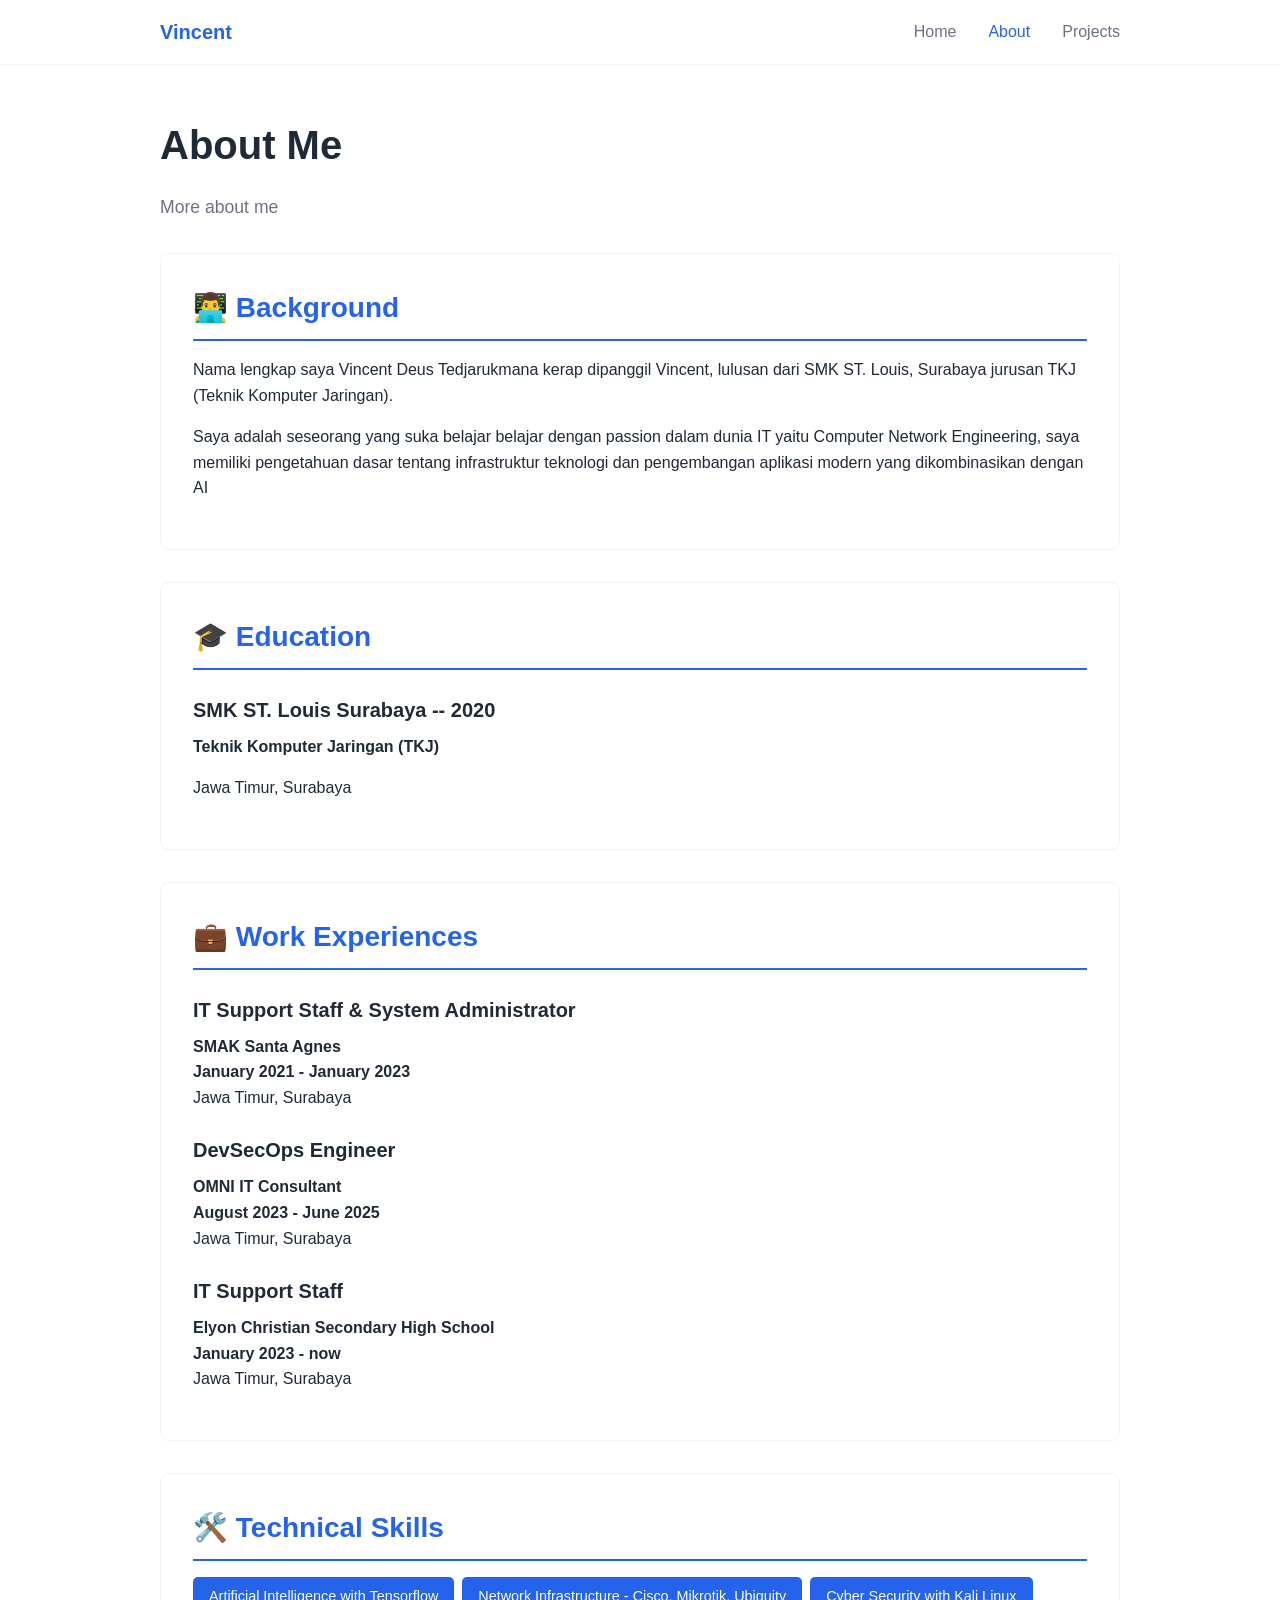
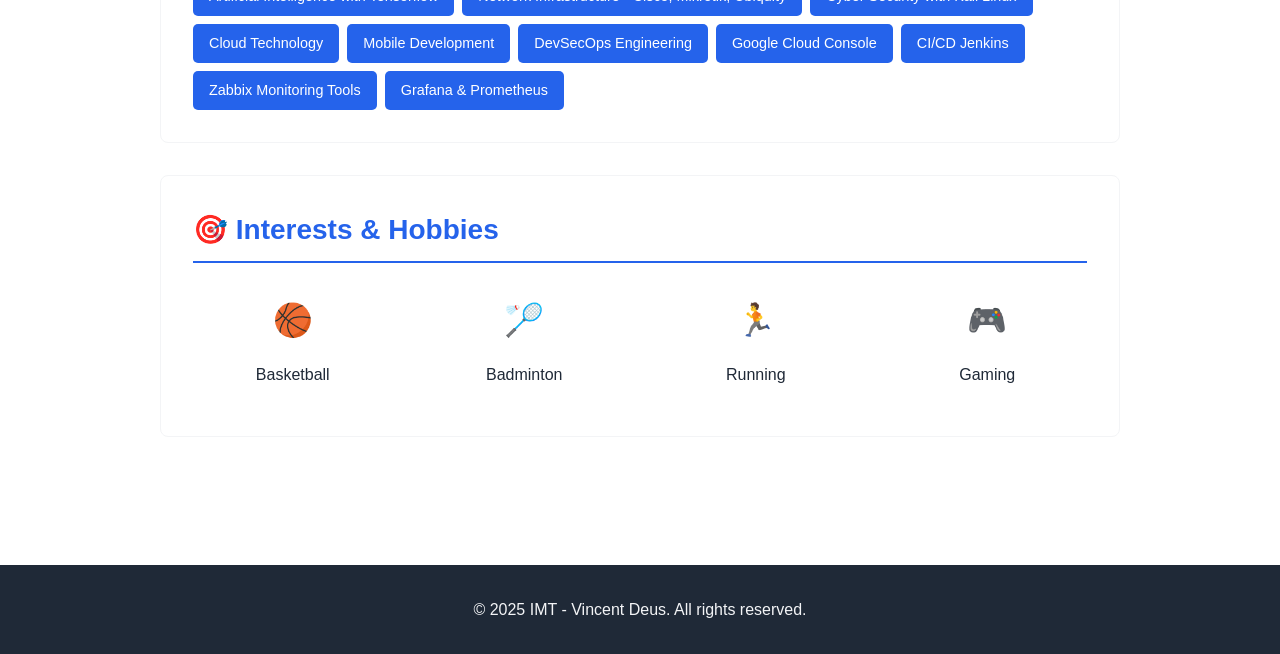
==== about.html @ 6c190537 "Initial Files & Folders" ====
<!DOCTYPE html>
<html lang="id">
<head>
    <meta charset="UTF-8">
    <meta name="viewport" content="width=device-width, initial-scale=1.0">
    <title>About - Vincent Portfolio</title>
    <link rel="stylesheet" href="style.css">
</head>
<body>
    <nav>
        <div class="container">
            <h3>Vincent</h3>
            <ul>
                <li><a href="index.html">Home</a></li>
                <li><a href="about.html" class="active">About</a></li>
                <li><a href="projects.html">Projects</a></li>
            </ul>
        </div>
    </nav>

    <section>
        <div class="container">
            <h1>About Me</h1>
            <p class="subtitle">More about me</p>

            <div class="card">
                <h2>👨‍💻 Background</h2>
                <p>Nama lengkap saya Vincent Deus Tedjarukmana kerap dipanggil Vincent, lulusan dari SMK ST. Louis, Surabaya jurusan TKJ (Teknik Komputer Jaringan).</p>
                <p>Saya adalah seseorang yang suka belajar belajar dengan passion dalam dunia IT yaitu Computer Network Engineering, saya memiliki pengetahuan dasar tentang infrastruktur teknologi dan pengembangan aplikasi modern yang dikombinasikan dengan AI</p>
            </div>

            <div class="card">
                <h2>🎓 Education</h2>
                <h3>SMK ST. Louis Surabaya -- 2020</h3>
                <p><strong>Teknik Komputer Jaringan (TKJ)</strong></p>
                <p>Jawa Timur, Surabaya</p>
            </div>

            <div class="card">
                <h2>💼 Work Experiences</h2>
                <h3>IT Support Staff & System Administrator</h3>
                <h4><strong>SMAK Santa Agnes</strong></h4>
                <h4><strong>January 2021 - January 2023</strong></h4>
                <p>Jawa Timur, Surabaya</p>
                <h3>DevSecOps Engineer</h3>
                <h4><strong>OMNI IT Consultant</strong></h4>
                <h4><strong>August 2023 - June 2025</strong></h4>
                <p>Jawa Timur, Surabaya</p>
                <h3>IT Support Staff</h3>
                <h4><strong>Elyon Christian Secondary High School</strong></h4>
                <h4><strong>January 2023 - now</strong></h4>
                <p>Jawa Timur, Surabaya</p>
            </div>

            <div class="card">
                <h2>🛠️ Technical Skills</h2>
                               
                <div class="tags">
                    <span>Artificial Intelligence with Tensorflow</span>
                    <span>Network Infrastructure - Cisco, Mikrotik, Ubiquity</span>
                    <span>Cyber Security with Kali Linux</span>
                    <span>Cloud Technology</span>
                    <span>Mobile Development</span>
                    <span>DevSecOps Engineering</span>
                    <span>Google Cloud Console</span>
                    <span>CI/CD Jenkins</span>
                    <span>Zabbix Monitoring Tools</span>
                    <span>Grafana & Prometheus</span>
                </div>
            </div>

            <div class="card">
                <h2>🎯 Interests & Hobbies</h2>
                <div class="grid grid-4">
                    <div class="text-center">
                        <p class="interests-item">🏀</p>
                        <p>Basketball</p>
                    </div>
                    <div class="text-center">
                        <p class="interests-item">🏸</p>
                        <p>Badminton</p>
                    </div>
                    <div class="text-center">
                        <p class="interests-item">🏃</p>
                        <p>Running</p>
                    </div>
                    <div class="text-center">
                        <p class="interests-item">🎮</p>
                        <p>Gaming</p>
                    </div>
                </div>
            </div>
        </div>
    </section>

    <footer>
        <div class="container">
            <p>&copy; 2025 IMT - Vincent Deus. All rights reserved.</p>
        </div>
    </footer>
</body>
</html>
---- style.css ----
* {
    margin: 0;
    padding: 0;
    box-sizing: border-box;
}

body {
    font-family: 'Segoe UI', Tahoma, Geneva, Verdana, sans-serif;
    line-height: 1.6;
    color: #1f2937;
    background: #ffffff;
}

.container {
    max-width: 1000px;
    margin: 0 auto;
    padding: 0 20px;
}

h1 {
    font-size: 2.5rem;
    margin-bottom: 1rem;
    color: #1f2937;
}

h2 {
    font-size: 1.75rem;
    margin-bottom: 1rem;
    color: #1f2937;
}

h3 {
    font-size: 1.25rem;
    margin-bottom: 0.5rem;
    color: #1f2937;
}

p {
    margin-bottom: 1rem;
    color: #6b7280;
}

.subtitle {
    font-size: 1.1rem;
    color: #6b7280;
    margin-bottom: 2rem;
}

nav {
    background: #ffffff;
    border-bottom: 1px solid #f3f4f6;
    padding: 1rem 0;
}

nav .container {
    display: flex;
    justify-content: space-between;
    align-items: center;
}

nav h3 {
    color: #2563eb;
    margin: 0;
}

nav ul {
    display: flex;
    list-style: none;
    gap: 2rem;
}

nav a {
    text-decoration: none;
    color: #6b7280;
    font-weight: 500;
}

nav a:hover,
nav a.active {
    color: #2563eb;
}

section {
    padding: 3rem 0;
}

.hero {
    background: #f3f4f6;
    text-align: center;
    padding: 4rem 0;
}

.hero h1 {
    font-size: 3rem;
}

.hero h2 {
    color: #6b7280;
    font-weight: 400;
    margin-bottom: 1.5rem;
}

.hero p {
    max-width: 600px;
    margin: 0 auto 2rem;
    font-size: 1.1rem;
}

.buttons {
    display: flex;
    gap: 1rem;
    justify-content: center;
}

.btn {
    display: inline-block;
    padding: 0.75rem 2rem;
    background: #2563eb;
    color: #ffffff;
    text-decoration: none;
    border-radius: 5px;
    font-weight: 500;
}

.btn:hover {
    background: #1e40af;
}

.btn-outline {
    background: #ffffff;
    color: #2563eb;
    border: 2px solid #2563eb;
}

.btn-outline:hover {
    background: #2563eb;
    color: #ffffff;
}

.grid {
    display: grid;
    grid-template-columns: repeat(auto-fit, minmax(250px, 1fr));
    gap: 2rem;
    margin-top: 2rem;
}

.grid-4 {
    grid-template-columns: repeat(auto-fit, minmax(150px, 1fr));
}

.card {
    background: #ffffff;
    padding: 2rem;
    border-radius: 8px;
    border: 1px solid #f3f4f6;
    margin-bottom: 2rem;
}

.card h2 {
    color: #2563eb;
    border-bottom: 2px solid #2563eb;
    padding-bottom: 0.5rem;
    margin-bottom: 1rem;
}

.card h3 {
    color: #1f2937;
    margin-top: 1.5rem;
}

.card p {
    color: #1f2937;
}

.card ul {
    margin-left: 1.5rem;
    color: #1f2937;
}

.card ul li {
    margin-bottom: 0.5rem;
}

.tags {
    display: flex;
    flex-wrap: wrap;
    gap: 0.5rem;
    margin-top: 1rem;
}

.tags span {
    background: #2563eb;
    color: #ffffff;
    padding: 0.5rem 1rem;
    border-radius: 5px;
    font-size: 0.9rem;
}

.project-image {
    margin-bottom: 1rem;
    border-radius: 8px;
    overflow: hidden;
}

.text-center {
    text-align: center;
}

footer {
    background: #1f2937;
    color: #ffffff;
    text-align: center;
    padding: 2rem 0;
    margin-top: 3rem;
}

footer p {
    color: #f3f4f6;
    margin: 0;
}

.image-projects {
    width: 600px;
}

.interests-item {
    font-size: 2rem;
}

.ppclass {
    width: 200px;
}
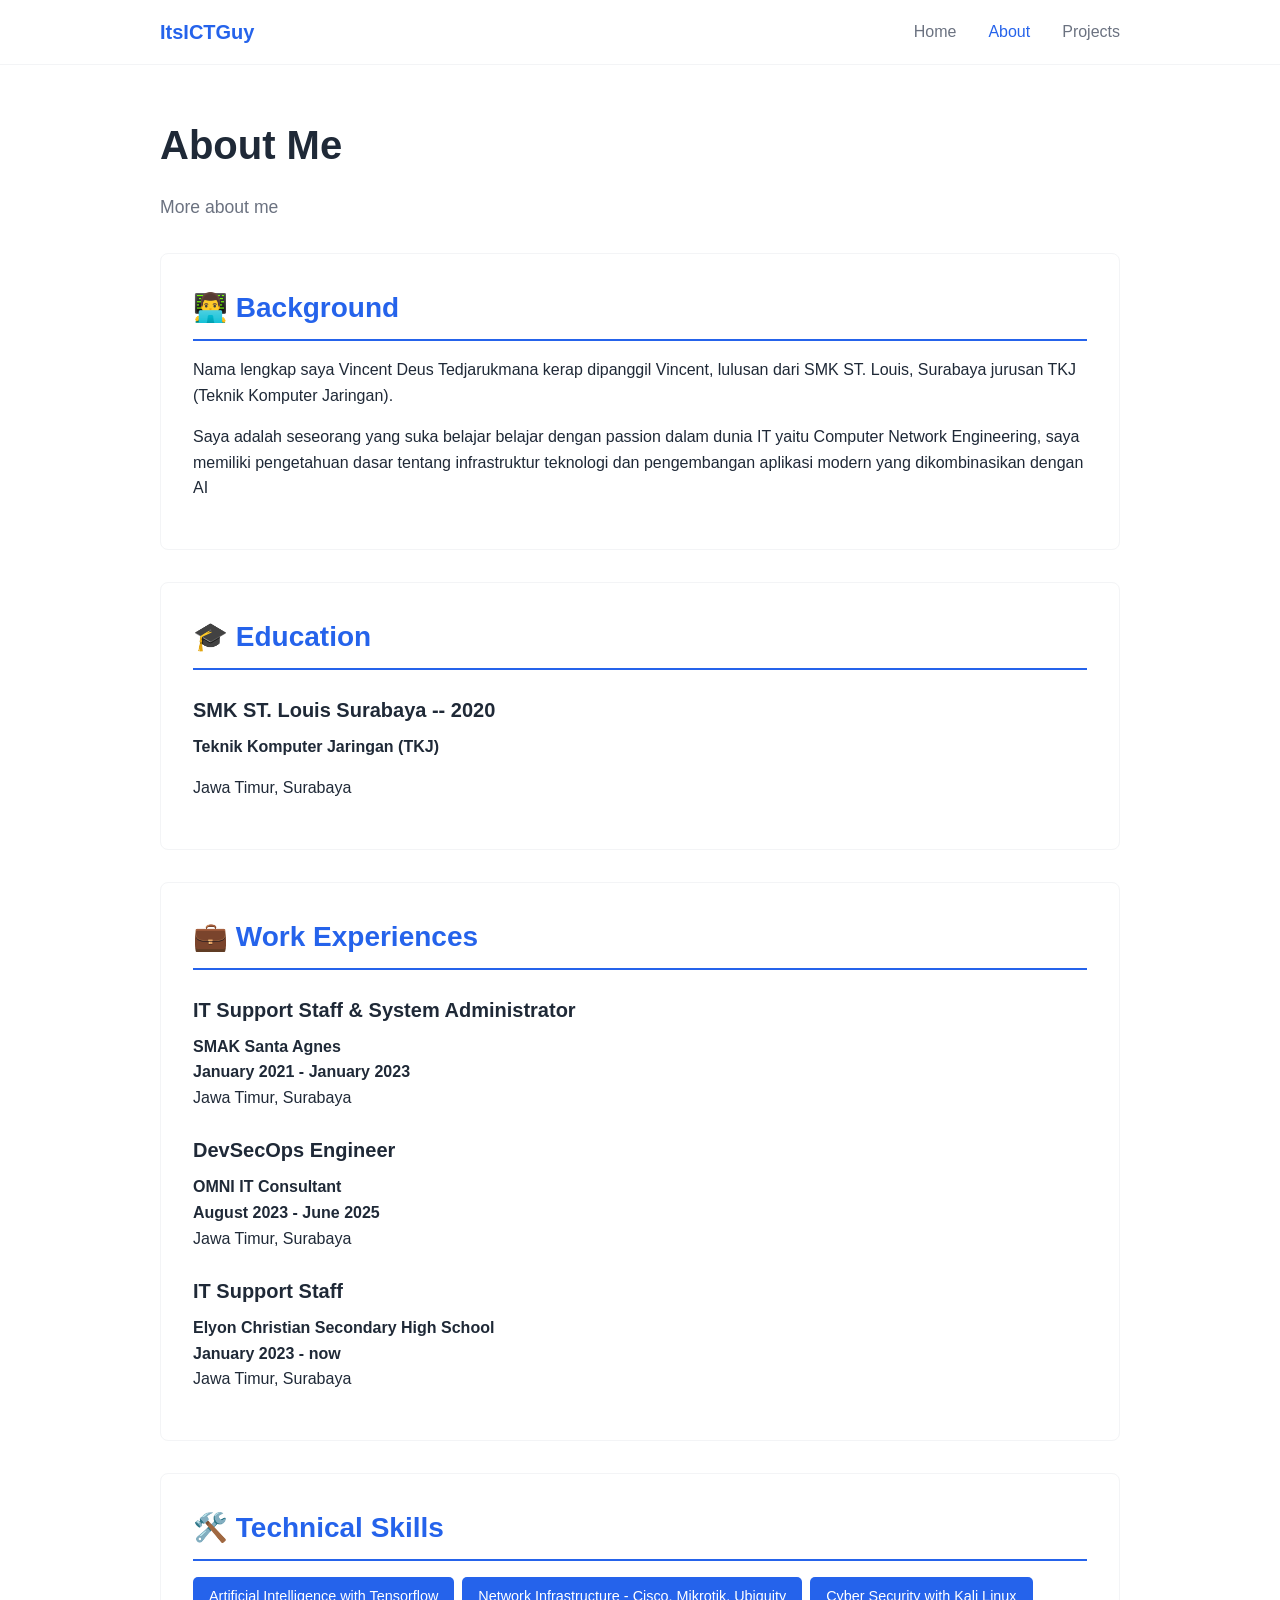
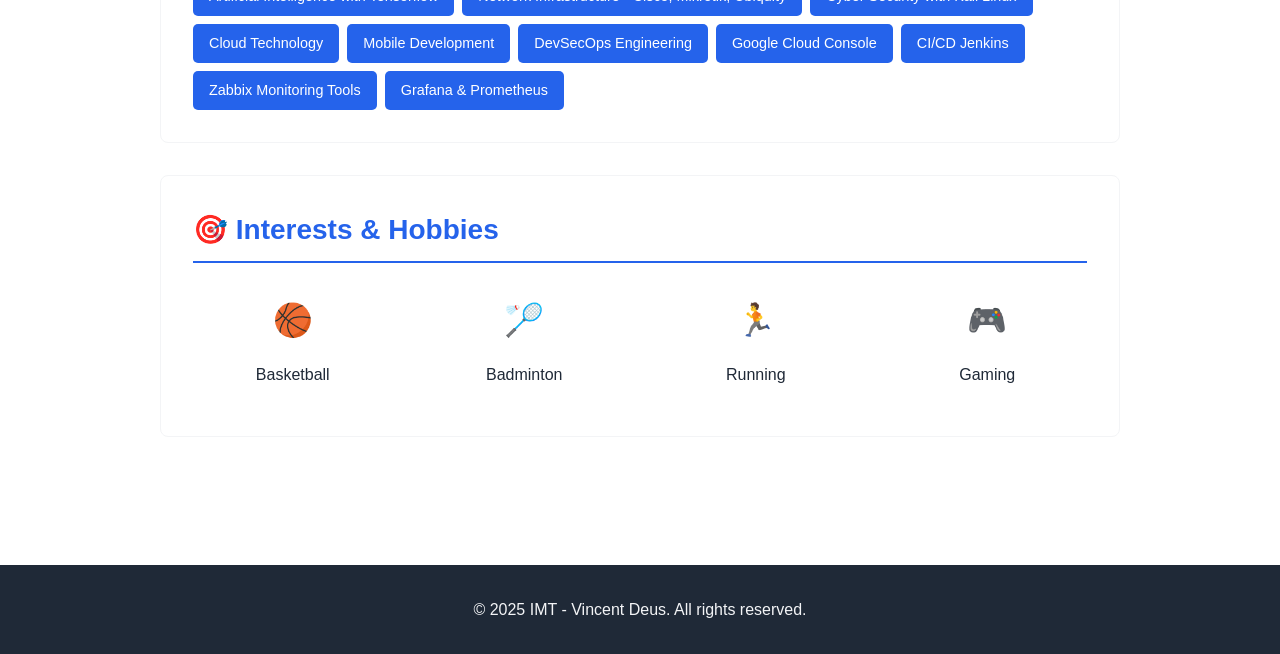
==== commit d19224a2: "Update about.html" ====
--- a/about.html
+++ b/about.html
@@ -9,7 +9,7 @@
 <body>
     <nav>
         <div class="container">
-            <h3>Vincent</h3>
+            <h3>ItsICTGuy</h3>
             <ul>
                 <li><a href="index.html">Home</a></li>
                 <li><a href="about.html" class="active">About</a></li>
@@ -99,4 +99,5 @@
         </div>
     </footer>
 </body>
-</html>+
+</html>
